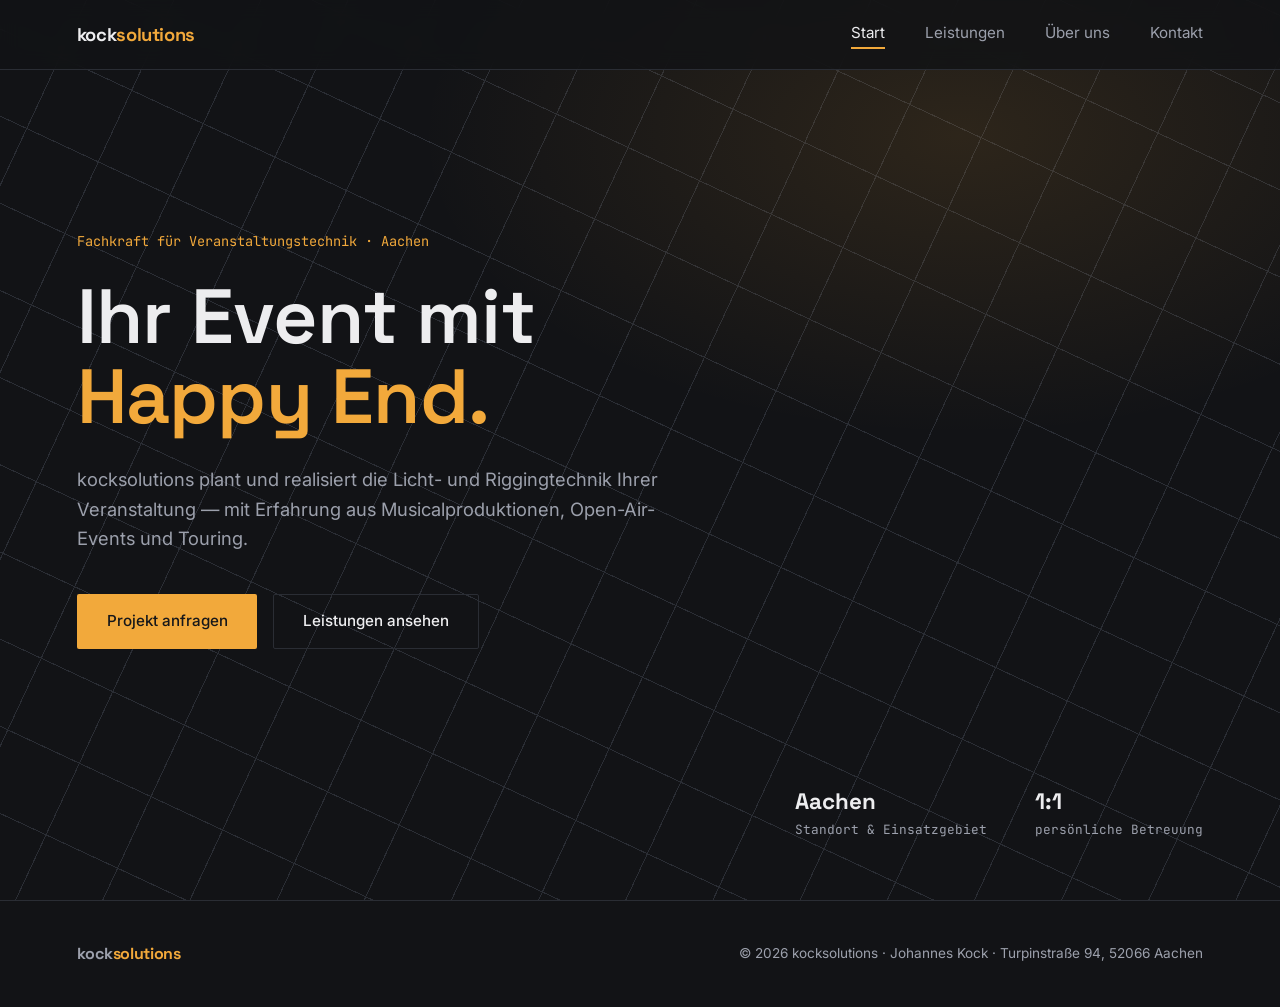
==== kocksolutions.html @ 6c30cdd5 "Rename index.html to kocksolutions.html" ====
<!DOCTYPE html>
<html lang="de">
<head>
<meta charset="UTF-8">
<meta name="viewport" content="width=device-width, initial-scale=1.0">
<title>kocksolutions — ihr Event mit Happy End</title>
<link rel="stylesheet" href="service-animations.css">
<style>
  @import url('https://fonts.googleapis.com/css2?family=Space+Grotesk:wght@400;500;600;700&family=Inter:wght@400;500;600&family=JetBrains+Mono:wght@400;500&display=swap');

  :root{
    --bg: #121316;
    --bg-panel: #191b20;
    --bg-panel-alt: #1f222a;
    --text: #EDEDEF;
    --text-muted: #9CA0AC;
    --accent: #F2A93B;
    --accent-dim: #b9822f;
    --accent-soft: rgba(242,169,59,0.12);
    --line: #2A2D34;
  }

  *{ margin:0; padding:0; box-sizing:border-box; }

  html{ scroll-behavior:smooth; }

  body{
    background:var(--bg);
    color:var(--text);
    font-family:'Inter', sans-serif;
    line-height:1.6;
    overflow-x:hidden;
  }

  h1,h2,h3,.display{
    font-family:'Space Grotesk', sans-serif;
    font-weight:600;
    letter-spacing:-0.01em;
  }

  .mono{ font-family:'JetBrains Mono', monospace; }

  a{ color:inherit; text-decoration:none; }

  /* ---------- NAV ---------- */
  nav{
    position:fixed; top:0; left:0; right:0; z-index:100;
    display:flex; align-items:center; justify-content:space-between;
    padding:20px 6vw;
    background:rgba(18,19,22,0.85);
    backdrop-filter:blur(10px);
    border-bottom:1px solid var(--line);
  }
  .logo{
    font-family:'Space Grotesk', sans-serif;
    font-weight:700;
    font-size:1.15rem;
    letter-spacing:-0.02em;
  }
  .logo span{ color:var(--accent); }
  .nav-links{
    display:flex; gap:2.5rem;
    font-size:0.95rem;
  }
  .nav-links a{
    position:relative; padding-bottom:4px;
    color:var(--text-muted);
    transition:color 0.2s ease;
    cursor:pointer;
  }
  .nav-links a::after{
    content:''; position:absolute; left:0; bottom:0;
    width:0; height:2px; background:var(--accent);
    transition:width 0.25s ease;
  }
  .nav-links a.active, .nav-links a:hover{ color:var(--text); }
  .nav-links a.active::after{ width:100%; }
  .nav-toggle{ display:none; }

  /* ---------- PAGES ---------- */
  .page{ display:none; }
  .page.active{ display:block; animation:fadeIn 0.5s ease; }
  @keyframes fadeIn{ from{ opacity:0; transform:translateY(8px);} to{ opacity:1; transform:translateY(0);} }

  section{ padding:120px 6vw 100px; }

  /* ---------- HERO ---------- */
  .hero{
    min-height:100vh;
    display:flex; flex-direction:column; justify-content:center;
    position:relative;
    padding-top:80px;
    background:
      radial-gradient(ellipse 900px 500px at 75% 15%, var(--accent-soft), transparent 60%),
      repeating-linear-gradient(115deg, transparent 0 78px, var(--line) 78px 79px),
      repeating-linear-gradient(25deg, transparent 0 78px, var(--line) 78px 79px);
  }
  .hero-eyebrow{
    color:var(--accent);
    font-family:'JetBrains Mono', monospace;
    font-size:0.85rem;
    margin-bottom:1.5rem;
  }
  .hero h1{
    font-size:clamp(2.6rem, 6vw, 5rem);
    line-height:1.04;
    max-width:14ch;
  }
  .hero h1 em{
    font-style:normal;
    color:var(--accent);
  }
  .hero p{
    margin-top:1.8rem;
    max-width:52ch;
    font-size:1.15rem;
    color:var(--text-muted);
  }
  .hero-actions{ display:flex; gap:1rem; margin-top:2.5rem; flex-wrap:wrap; }
  .btn{
    display:inline-block;
    padding:0.9rem 1.8rem;
    border-radius:2px;
    font-size:0.95rem;
    font-weight:500;
    cursor:pointer;
    transition:all 0.2s ease;
    border:1px solid transparent;
  }
  .btn-primary{ background:var(--accent); color:#16171a; }
  .btn-primary:hover{ background:#ffbf5c; }
  .btn-outline{ border-color:var(--line); color:var(--text); }
  .btn-outline:hover{ border-color:var(--accent); color:var(--accent); }

  .hero-meta{
    position:absolute; right:6vw; bottom:60px;
    display:flex; gap:3rem;
  }
  .hero-meta div{ font-family:'JetBrains Mono', monospace; font-size:0.8rem; color:var(--text-muted); }
  .hero-meta strong{ display:block; color:var(--text); font-size:1.4rem; font-family:'Space Grotesk'; }

  /* ---------- SECTION HEADERS ---------- */
  .section-head{ max-width:60ch; margin-bottom:3.5rem; }
  .section-head h2{ font-size:clamp(1.9rem, 3.5vw, 2.6rem); }
  .section-head p{ color:var(--text-muted); margin-top:0.9rem; font-size:1.05rem; }

  /* ---------- LEISTUNGEN ---------- */
  .services{
    display:grid;
    gap:1rem;
  }
  .service{
    display:grid;
    grid-template-columns:minmax(0, 1fr) 128px;
    align-items:center;
    gap:1.5rem;
    min-height:150px;
    padding:1.5rem;
    background:var(--bg);
    border:1px solid var(--line);
    overflow:hidden;
    cursor:default;
    transition:grid-template-columns 0.35s ease, background 0.25s ease;
  }
  .service:hover, .service:focus{ background:var(--bg-panel); }
  .service:focus{ outline:1px solid var(--accent); outline-offset:-1px; }
  .service svg{ display:none; }
  .service h3{ font-size:1.45rem; margin-bottom:0; }
  .service p{
    max-height:0;
    margin:0;
    color:var(--text-muted);
    font-size:0.95rem;
    opacity:0;
    overflow:hidden;
    transform:translateX(-48px);
    transition:max-height 0.75s cubic-bezier(0.22, 1, 0.36, 1), margin 0.75s cubic-bezier(0.22, 1, 0.36, 1), opacity 0.8s ease, transform 0.8s cubic-bezier(0.22, 1, 0.36, 1);
  }
  .service:hover p, .service:focus p{
    max-height:8rem;
    margin-top:0.65rem;
    opacity:1;
    transform:translateX(0);
  }
  .service-image{
    width:128px;
    height:128px;
    opacity:0;
    overflow:hidden;
    transform:translateX(24px);
    transition:opacity 0.65s ease, transform 0.65s cubic-bezier(0.22, 1, 0.36, 1);
  }
  .service-image img{ display:block; width:128px; height:128px; object-fit:cover; filter:saturate(0.8); }
  .service:hover .service-image, .service:focus .service-image{ opacity:1; transform:translateX(0); }

  @media (max-width:600px){
    .service{ grid-template-columns:minmax(0, 1fr); gap:1rem; }
    .service:hover, .service:focus{ grid-template-columns:minmax(0, 1fr); }
    .service-image{ grid-column:1; width:100%; height:120px; opacity:1; transform:none; }
    .service-image img{ width:100%; height:120px; }
    .service:hover .service-image, .service:focus .service-image{ width:100%; }
  }

  .process{
    margin-top:5rem;
    border-top:1px solid var(--line);
    padding-top:3rem;
  }
  .process-row{
    display:grid; grid-template-columns:80px 1fr;
    gap:1.5rem;
    padding:1.4rem 0;
    border-bottom:1px solid var(--line);
    align-items:baseline;
  }
  .process-row .mono{ color:var(--accent); font-size:0.9rem; }
  .process-row h4{ font-family:'Space Grotesk'; font-size:1.1rem; font-weight:500; margin-bottom:0.3rem; }
  .process-row p{ color:var(--text-muted); font-size:0.95rem; max-width:60ch; }

  /* ---------- UEBER UNS ---------- */
  .about-grid{
    display:grid;
    grid-template-columns:1.2fr 1fr;
    gap:4rem;
    align-items:start;
  }
  .about-grid p{ color:var(--text-muted); margin-bottom:1.2rem; font-size:1.05rem; max-width:56ch; }
  .about-grid p strong{ color:var(--text); font-weight:500; }

  .spec-sheet{
    background:var(--bg-panel);
    border:1px solid var(--line);
    padding:2rem;
  }
  .spec-sheet h3{
    font-family:'JetBrains Mono', monospace;
    font-size:0.85rem;
    color:var(--accent);
    text-transform:uppercase;
    letter-spacing:0.06em;
    margin-bottom:1.4rem;
    padding-bottom:1rem;
    border-bottom:1px solid var(--line);
  }
  .spec-row{
    display:flex; justify-content:space-between;
    padding:0.7rem 0;
    border-bottom:1px solid var(--line);
    font-size:0.92rem;
  }
  .spec-row:last-child{ border-bottom:none; }
  .spec-row span:first-child{ color:var(--text-muted); }
  .spec-row span:last-child{ font-family:'JetBrains Mono', monospace; text-align:right; }

  /* ---------- KONTAKT ---------- */
  .contact-grid{
    display:grid;
    grid-template-columns:1fr 1.3fr;
    gap:4rem;
  }
  .contact-info-item{ margin-bottom:2.2rem; }
  .contact-info-item .label{
    font-family:'JetBrains Mono', monospace;
    font-size:0.78rem;
    color:var(--accent);
    text-transform:uppercase;
    letter-spacing:0.06em;
    margin-bottom:0.5rem;
  }
  .contact-info-item .value{ font-size:1.15rem; }
  .contact-info-item .value a:hover{ color:var(--accent); }

  form{ display:flex; flex-direction:column; gap:1.3rem; }
  .field{ display:flex; flex-direction:column; gap:0.5rem; }
  .field label{ font-size:0.85rem; color:var(--text-muted); }
  .field input, .field textarea{
    background:var(--bg-panel);
    border:1px solid var(--line);
    color:var(--text);
    padding:0.85rem 1rem;
    font-family:'Inter', sans-serif;
    font-size:0.95rem;
    border-radius:2px;
  }
  .field input:focus, .field textarea:focus{
    outline:none; border-color:var(--accent);
  }
  .field textarea{ resize:vertical; min-height:120px; }

  /* ---------- FOOTER ---------- */
  footer{
    border-top:1px solid var(--line);
    padding:2.5rem 6vw;
    display:flex; justify-content:space-between; align-items:center;
    flex-wrap:wrap; gap:1rem;
    color:var(--text-muted); font-size:0.85rem;
  }
  footer .logo{ font-size:1rem; }

  @media (max-width:820px){
    .about-grid, .contact-grid{ grid-template-columns:1fr; }
    .hero-meta{ position:static; margin-top:3rem; }
    .nav-links{
      position:fixed; top:64px; left:0; right:0; bottom:0;
      background:var(--bg); flex-direction:column; padding:2.5rem 6vw;
      gap:1.8rem; font-size:1.2rem;
      transform:translateX(100%); transition:transform 0.3s ease;
    }
    .nav-links.open{ transform:translateX(0); }
    .nav-toggle{
      display:block; background:none; border:none; color:var(--text);
      font-size:1.6rem; cursor:pointer; z-index:101;
    }
  }

  @media (prefers-reduced-motion: reduce){
    *{ animation:none !important; transition:none !important; scroll-behavior:auto !important; }
  }
</style>
</head>
<body>

<nav>
  <div class="logo">kock<span>solutions</span></div>
  <button class="nav-toggle" id="navToggle" aria-label="Menü öffnen">☰</button>
  <div class="nav-links" id="navLinks">
    <a data-page="home" class="active">Start</a>
    <a data-page="leistungen">Leistungen</a>
    <a data-page="ueberuns">Über uns</a>
    <a data-page="kontakt">Kontakt</a>
  </div>
</nav>

<!-- ================= HOME ================= -->
<div class="page active" id="page-home">
  <section class="hero">
    <div class="hero-eyebrow mono">Fachkraft für Veranstaltungstechnik · Aachen</div>
    <h1>Ihr Event mit <em>Happy End.</em></h1>
    <p>kocksolutions plant und realisiert die Licht- und Riggingtechnik Ihrer Veranstaltung — mit Erfahrung aus Musicalproduktionen, Open-Air-Events und Touring.</p>
    <div class="hero-actions">
      <a class="btn btn-primary" data-page="kontakt">Projekt anfragen</a>
      <a class="btn btn-outline" data-page="leistungen">Leistungen ansehen</a>
    </div>
    <div class="hero-meta">
      <div><strong>Aachen</strong>Standort &amp; Einsatzgebiet</div>
      <div><strong>1:1</strong>persönliche Betreuung</div>
    </div>
  </section>
</div>

<!-- ================= LEISTUNGEN ================= -->
<div class="page" id="page-leistungen">
  <section>
    <div class="section-head">
      <h2>Leistungen</h2>
      <p>Licht, Rigging und technische Planung aus einer Hand — mit Erfahrung aus Musicals, Open-Air-Veranstaltungen und Touring.</p>
    </div>

    <div class="services" role="list">
      <div class="service" role="listitem" tabindex="0">
        <svg viewBox="0 0 24 24" fill="none" stroke-width="1.6" stroke-linecap="round" stroke-linejoin="round"><path d="M9 18h6M10 21h4M12 3a6 6 0 0 0-4 10.5c.6.6 1 1.4 1 2.5h6c0-1.1.4-1.9 1-2.5A6 6 0 0 0 12 3z"/></svg>
        <div><h3>Lichttechnik</h3><p>Planung, Aufbau und Betrieb von Scheinwerfern, Steuerpulten und Lichtanlagen für jede Bühnengröße.<span class="service-detail">Von der Auswahl der Geräte bis zur Einrichtung vor Ort entsteht eine zuverlässige Lichtlösung für Ihre Produktion.</span></p></div>
        <div class="service-image"><img src="https://images.unsplash.com/photo-1503095396549-807759245b35?auto=format&amp;fit=crop&amp;w=440&amp;h=152&amp;q=80" alt="Bühne mit farbiger Lichttechnik"></div>
      </div>
      <div class="service" role="listitem" tabindex="0">
        <svg viewBox="0 0 24 24" fill="none" stroke-width="1.6" stroke-linecap="round" stroke-linejoin="round"><circle cx="12" cy="12" r="4"/><path d="M12 2v2M12 20v2M4.9 4.9l1.4 1.4M17.7 17.7l1.4 1.4M2 12h2M20 12h2M4.9 19.1l1.4-1.4M17.7 6.3l1.4-1.4"/></svg>
        <div><h3>Lichtdesign</h3><p>Stimmungsvolle Beleuchtungskonzepte, abgestimmt auf Bühne, Raum und dramaturgischen Anspruch.<span class="service-detail">Farbe, Kontrast und Bewegung unterstützen dabei gezielt Atmosphäre, Künstler und Geschichte des Events.</span></p></div>
        <div class="service-image"><img src="https://images.unsplash.com/photo-1492684223066-81342ee5ff30?auto=format&amp;fit=crop&amp;w=440&amp;h=152&amp;q=80" alt="Beleuchtete Konzertbühne bei Nacht"></div>
      </div>
      <div class="service" role="listitem" tabindex="0">
        <svg viewBox="0 0 24 24" fill="none" stroke-width="1.6" stroke-linecap="round" stroke-linejoin="round"><path d="M4 4v6h6M20 20v-6h-6"/><path d="M20 8a8 8 0 0 0-14.9-3M4 16a8 8 0 0 0 14.9 3"/></svg>
        <div><h3>Rigging</h3><p>Sichere Planung und Montage von Traversen, Flugpunkten und Lastaufnahmen nach geltenden Vorschriften.<span class="service-detail">Dabei werden Anschlagpunkte, Lasten und die örtlichen Bedingungen sorgfältig geprüft und dokumentiert.</span></p></div>
        <div class="service-image"><img src="https://images.unsplash.com/photo-1524368535928-5b5e00ddc76b?auto=format&amp;fit=crop&amp;w=440&amp;h=152&amp;q=80" alt="Traversen und Scheinwerfer über einer Bühne"></div>
      </div>
      <div class="service" role="listitem" tabindex="0">
        <svg viewBox="0 0 24 24" fill="none" stroke-width="1.6" stroke-linecap="round" stroke-linejoin="round"><path d="M4 4v16M4 4h13l-2 4 2 4H4"/></svg>
        <div><h3>Technische Leitung</h3><p>Ansprechperson vor Ort während der gesamten Veranstaltung — für einen reibungslosen Ablauf.<span class="service-detail">Alle Gewerke und Abläufe bleiben koordiniert, damit Entscheidungen schnell getroffen und Lösungen direkt umgesetzt werden.</span></p></div>
        <div class="service-image"><img src="https://images.unsplash.com/photo-1556761175-b413da4baf72?auto=format&amp;fit=crop&amp;w=440&amp;h=152&amp;q=80" alt="Technisches Team bei einer Veranstaltungsplanung"></div>
      </div>
      <div class="service" role="listitem" tabindex="0">
        <svg viewBox="0 0 24 24" fill="none" stroke-width="1.6" stroke-linecap="round" stroke-linejoin="round"><path d="M9 18V5l12-2v13"/><circle cx="6" cy="18" r="3"/><circle cx="18" cy="16" r="3"/></svg>
        <div><h3>Technische Planung</h3><p>Vorausschauende Planung von Technik, Logistik und Ablauf lange vor dem Veranstaltungstag.<span class="service-detail">Von der ersten Skizze bis zum Zeitplan werden Anforderungen, Material und Personal sinnvoll zusammengeführt.</span></p></div>
        <div class="service-image"><img src="https://images.unsplash.com/photo-1540575467063-178a50c2df87?auto=format&amp;fit=crop&amp;w=440&amp;h=152&amp;q=80" alt="Planung einer Veranstaltung in einem Saal"></div>
      </div>
      <div class="service" role="listitem" tabindex="0">
        <svg viewBox="0 0 24 24" fill="none" stroke-width="1.6" stroke-linecap="round" stroke-linejoin="round"><rect x="3" y="4" width="18" height="16" rx="1"/><path d="M3 9h18M9 9v11"/><path d="M13 13h4M13 16h4"/></svg>
        <div><h3>CAD-Planung</h3><p>Präzise technische Zeichnungen und Bestuhlungs- bzw. Bühnenpläne als verlässliche Planungsgrundlage.<span class="service-detail">Übersichtliche Pläne schaffen Klarheit für Aufbau, Kommunikation und die sichere Umsetzung vor Ort.</span></p></div>
        <div class="service-image"><img src="https://images.unsplash.com/photo-1531058020387-3be344556be6?auto=format&amp;fit=crop&amp;w=440&amp;h=152&amp;q=80" alt="Veranstaltungsraum mit Bühnenaufbau"></div>
      </div>
      <div class="service" role="listitem" tabindex="0">
        <svg viewBox="0 0 24 24" fill="none" stroke-width="1.6" stroke-linecap="round" stroke-linejoin="round"><path d="M4 12a8 8 0 1 1 8 8"/><path d="M4 12v6h6"/></svg>
        <div><h3>Auf- &amp; Abbau</h3><p>Termingerechte, saubere Durchführung von Auf- und Abbau der gesamten Veranstaltungstechnik.<span class="service-detail">Das Material wird strukturiert eingerichtet, getestet und nach dem Event vollständig und ordentlich zurückgebaut.</span></p></div>
        <div class="service-image"><img src="https://images.unsplash.com/photo-1470229722913-7c0e2dbbafd3?auto=format&amp;fit=crop&amp;w=440&amp;h=152&amp;q=80" alt="Aufbau von Veranstaltungstechnik auf einer Bühne"></div>
      </div>
    </div>

    <div class="process">
      <div class="section-head" style="margin-bottom:2rem;">
        <h2 style="font-size:1.6rem;">Ablauf einer Zusammenarbeit</h2>
      </div>
      <div class="process-row">
        <span class="mono">01</span>
        <div><h4>Erstgespräch</h4><p>Wir besprechen Anlass, Ort und Anforderungen Ihrer Veranstaltung.</p></div>
      </div>
      <div class="process-row">
        <span class="mono">02</span>
        <div><h4>Technikkonzept</h4><p>Sie erhalten ein passgenaues Konzept für Ton, Licht und Bühnenaufbau.</p></div>
      </div>
      <div class="process-row">
        <span class="mono">03</span>
        <div><h4>Umsetzung vor Ort</h4><p>Aufbau, Betrieb und technische Betreuung während der gesamten Veranstaltung.</p></div>
      </div>
      <div class="process-row">
        <span class="mono">04</span>
        <div><h4>Happy End</h4><p>Sauberer Abbau und Nachbesprechung — Ihr Event ist erfolgreich zu Ende gegangen.</p></div>
      </div>
    </div>
  </section>
</div>

<!-- ================= UEBER UNS ================= -->
<div class="page" id="page-ueberuns">
  <section>
    <div class="section-head">
      <h2>Über uns</h2>
    </div>
    <div class="about-grid">
      <div>
        <p><strong>kocksolutions</strong> steht für die professionelle Umsetzung von Veranstaltungen — geleitet von Johannes Kock, ausgebildete Fachkraft für Veranstaltungstechnik mit den Schwerpunkten Lichttechnik, Lichtdesign und Rigging.</p>
        <p>Die Erfahrung stammt aus anspruchsvollen Produktionen: <strong>Musicals</strong> mit komplexen Lichtstimmungen, <strong>Open-Air-Veranstaltungen</strong> mit hohem logistischem Aufwand und dem <strong>Touring</strong>-Alltag, in dem Technik täglich neu auf- und abgebaut wird.</p>
        <p>Als Einzelunternehmen bedeutet das kurze Wege: <strong>eine feste Ansprechperson</strong> von der ersten Anfrage bis zum Abbau nach der Veranstaltung — für ein Event mit Happy End.</p>
      </div>
      <div class="spec-sheet">
        <h3>Kurzprofil</h3>
        <div class="spec-row"><span>Inhaber</span><span>Johannes Kock</span></div>
        <div class="spec-row"><span>Qualifikation</span><span>Fachkraft f. Veranstaltungstechnik</span></div>
        <div class="spec-row"><span>Unternehmen</span><span>kocksolutions</span></div>
        <div class="spec-row"><span>Standort</span><span>Aachen</span></div>
        <div class="spec-row"><span>Einsatzgebiet</span><span>Aachen &amp; Umgebung</span></div>
        <div class="spec-row"><span>Erfahrung</span><span>Musicals, Open Air, Touring</span></div>
        <div class="spec-row"><span>Leitspruch</span><span>ihr Event mit Happy End</span></div>
      </div>
    </div>
  </section>
</div>

<!-- ================= KONTAKT ================= -->
<div class="page" id="page-kontakt">
  <section>
    <div class="section-head">
      <h2>Kontakt</h2>
      <p>Erzählen Sie uns von Ihrer Veranstaltung — wir melden uns zeitnah zurück.</p>
    </div>
    <div class="contact-grid">
      <div>
        <div class="contact-info-item">
          <div class="label">Ansprechpartner</div>
          <div class="value">Johannes Kock</div>
        </div>
        <div class="contact-info-item">
          <div class="label">Adresse</div>
          <div class="value">Turpinstraße 94<br>52066 Aachen</div>
        </div>
        <div class="contact-info-item">
          <div class="label">Telefon</div>
          <div class="value"><a href="tel:+491777585331">+49 177 7585331</a></div>
        </div>
        <div class="contact-info-item">
          <div class="label">E-Mail</div>
          <div class="value"><a href="mailto:info@kocksolutions.de">info@kocksolutions.de</a></div>
        </div>
      </div>
      <form onsubmit="event.preventDefault(); alert('Danke für Ihre Nachricht! Wir melden uns zeitnah bei Ihnen.');">
        <div class="field">
          <label for="name">Name</label>
          <input type="text" id="name" required>
        </div>
        <div class="field">
          <label for="email">E-Mail</label>
          <input type="email" id="email" required>
        </div>
        <div class="field">
          <label for="event">Art der Veranstaltung</label>
          <input type="text" id="event" placeholder="z. B. Firmenfeier, Konzert, Hochzeit">
        </div>
        <div class="field">
          <label for="message">Nachricht</label>
          <textarea id="message" required></textarea>
        </div>
        <button type="submit" class="btn btn-primary" style="align-self:flex-start;">Nachricht senden</button>
      </form>
    </div>
  </section>
</div>

<footer>
  <div class="logo">kock<span style="color:var(--accent);">solutions</span></div>
  <div>© 2026 kocksolutions · Johannes Kock · Turpinstraße 94, 52066 Aachen</div>
</footer>

<script>
  const links = document.querySelectorAll('[data-page]');
  const pages = document.querySelectorAll('.page');
  const navLinksEl = document.getElementById('navLinks');
  const navToggle = document.getElementById('navToggle');

  function showPage(id){
    pages.forEach(p => p.classList.toggle('active', p.id === 'page-' + id));
    document.querySelectorAll('.nav-links a').forEach(a => a.classList.toggle('active', a.dataset.page === id));
    window.scrollTo({top:0, behavior:'auto'});
    navLinksEl.classList.remove('open');
  }

  links.forEach(link => {
    link.addEventListener('click', () => showPage(link.dataset.page));
  });

  navToggle.addEventListener('click', () => navLinksEl.classList.toggle('open'));
</script>

</body>
</html>
---- service-animations.css ----
@keyframes service-text-in{
  from{
    opacity:0;
    transform:translateX(-48px);
  }
  to{
    opacity:1;
    transform:translateX(0);
  }
}

.service:hover p,
.service:focus p{
  animation:service-text-in 1.8s cubic-bezier(0.22, 1, 0.36, 1) both;
  will-change:opacity, transform;
}
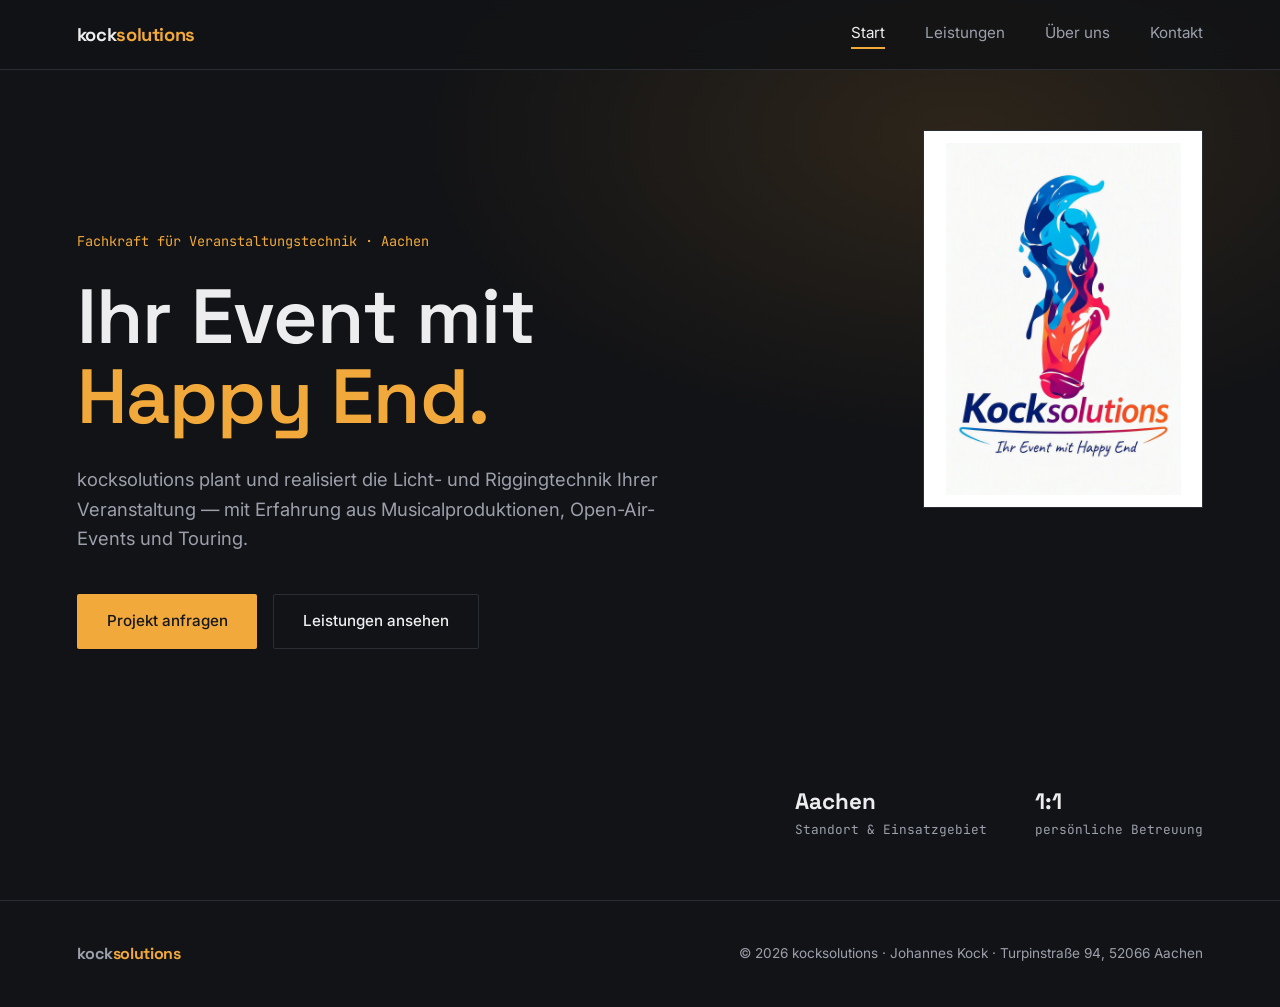
==== commit 15dcfb30: "Update Update" ====
--- a/kocksolutions.html
+++ b/kocksolutions.html
@@ -91,9 +91,18 @@
     position:relative;
     padding-top:80px;
     background:
-      radial-gradient(ellipse 900px 500px at 75% 15%, var(--accent-soft), transparent 60%),
-      repeating-linear-gradient(115deg, transparent 0 78px, var(--line) 78px 79px),
-      repeating-linear-gradient(25deg, transparent 0 78px, var(--line) 78px 79px);
+      radial-gradient(ellipse 900px 500px at 75% 15%, var(--accent-soft), transparent 60%);
+  }
+  .hero-logo{
+    position:absolute;
+    top:130px;
+    right:6vw;
+    width:min(25vw, 280px);
+    max-height:42vh;
+    object-fit:contain;
+    padding:0.75rem;
+    background:#fff;
+    border:1px solid var(--line);
   }
   .hero-eyebrow{
     color:var(--accent);
@@ -300,6 +309,13 @@
   @media (max-width:820px){
     .about-grid, .contact-grid{ grid-template-columns:1fr; }
     .hero-meta{ position:static; margin-top:3rem; }
+    .hero-logo{
+      position:static;
+      display:block;
+      width:min(55vw, 240px);
+      max-height:34vh;
+      margin:2.5rem 0 0 auto;
+    }
     .nav-links{
       position:fixed; top:64px; left:0; right:0; bottom:0;
       background:var(--bg); flex-direction:column; padding:2.5rem 6vw;
@@ -334,6 +350,7 @@
 <!-- ================= HOME ================= -->
 <div class="page active" id="page-home">
   <section class="hero">
+    <img class="hero-logo" src="website-images/Designer (2).png" alt="Kocksolutions Logo">
     <div class="hero-eyebrow mono">Fachkraft für Veranstaltungstechnik · Aachen</div>
     <h1>Ihr Event mit <em>Happy End.</em></h1>
     <p>kocksolutions plant und realisiert die Licht- und Riggingtechnik Ihrer Veranstaltung — mit Erfahrung aus Musicalproduktionen, Open-Air-Events und Touring.</p>
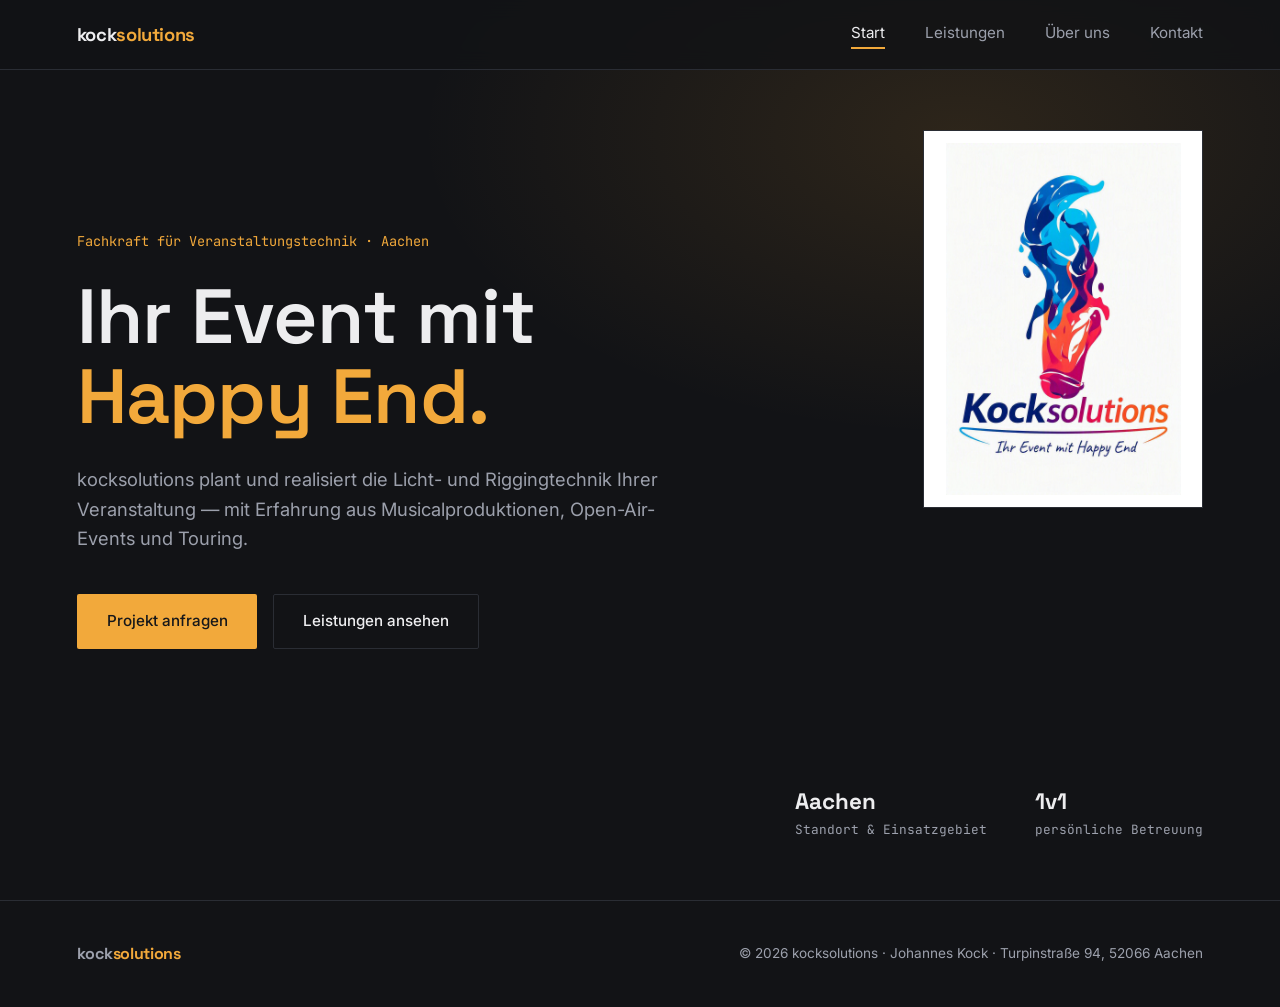
==== commit c6e599bf: "Update kocksolutions.html" ====
--- a/kocksolutions.html
+++ b/kocksolutions.html
@@ -194,13 +194,11 @@
   .service-image{
     width:128px;
     height:128px;
-    opacity:0;
+    opacity:1;
     overflow:hidden;
-    transform:translateX(24px);
-    transition:opacity 0.65s ease, transform 0.65s cubic-bezier(0.22, 1, 0.36, 1);
+    transform:none;
   }
   .service-image img{ display:block; width:128px; height:128px; object-fit:cover; filter:saturate(0.8); }
-  .service:hover .service-image, .service:focus .service-image{ opacity:1; transform:translateX(0); }
 
   @media (max-width:600px){
     .service{ grid-template-columns:minmax(0, 1fr); gap:1rem; }
@@ -360,7 +358,7 @@
     </div>
     <div class="hero-meta">
       <div><strong>Aachen</strong>Standort &amp; Einsatzgebiet</div>
-      <div><strong>1:1</strong>persönliche Betreuung</div>
+      <div><strong>1v1</strong>persönliche Betreuung</div>
     </div>
   </section>
 </div>
--- a/service-animations.css
+++ b/service-animations.css
@@ -15,4 +15,12 @@
   will-change:opacity, transform;
 }
 
+.service p{
+  transition:
+    max-height 0.75s cubic-bezier(0.22, 1, 0.36, 1),
+    margin 0.75s cubic-bezier(0.22, 1, 0.36, 1),
+    opacity 0.8s ease,
+    transform 0.8s cubic-bezier(0.22, 1, 0.36, 1);
+}
 
+
